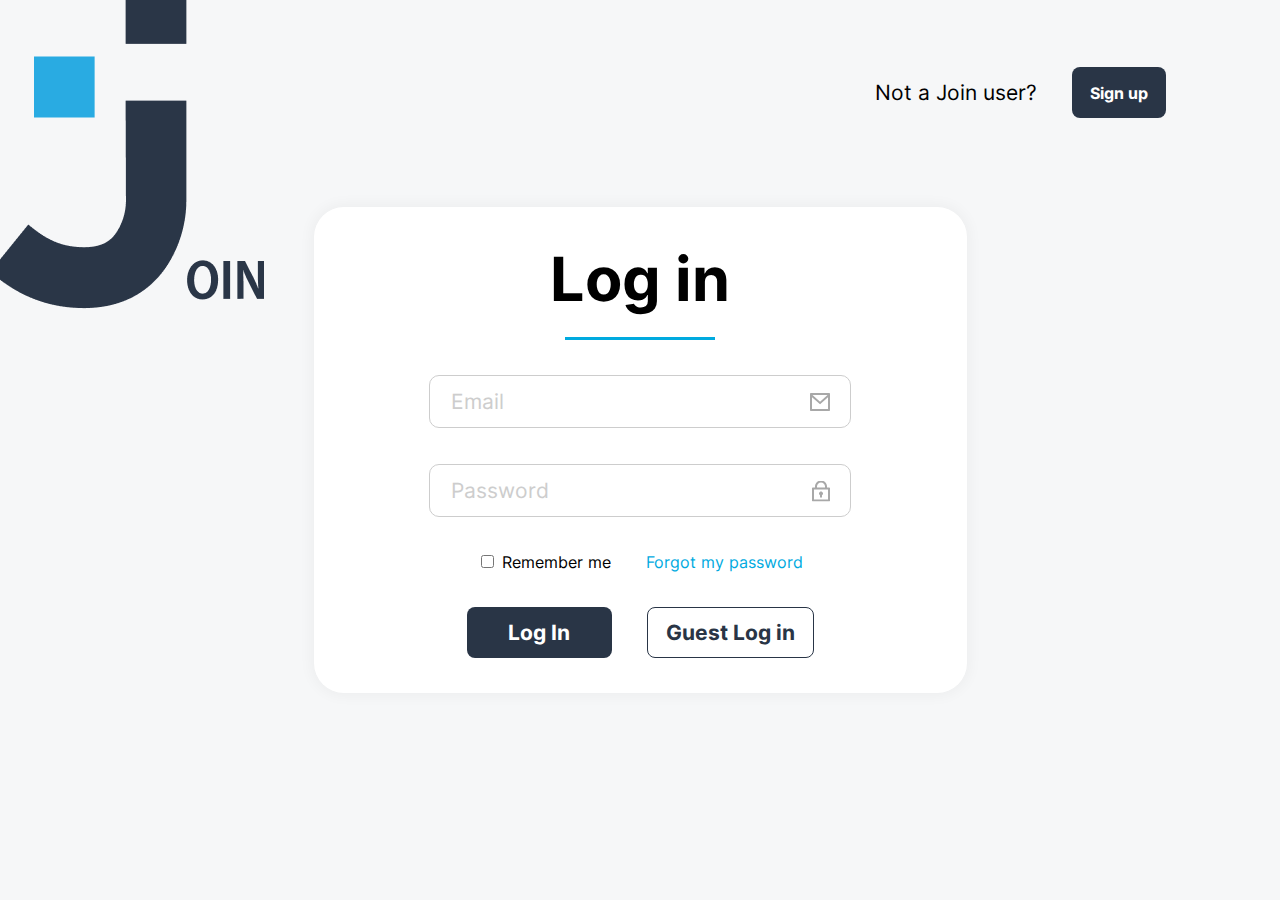
==== index.html @ 17a10690 "contacts first design and logo animation try" ====
<!DOCTYPE html>
<html lang="en">

<head>
  <meta charset="UTF-8" />
  <meta http-equiv="X-UA-Compatible" content="IE=edge" />
  <meta name="viewport" content="width=device-width, initial-scale=1.0" />
  <title>Join</title>

  <link rel="stylesheet" href="css/style.css" />
  <link rel="stylesheet" href="css/login.css" />
  <link rel="stylesheet" href="css/fonts.css" />
  <link rel="shortcut icon" href="assets/img/logos/logo_Regular.png" type="image/x-icon" />
  <link rel="stylesheet" href="css/fonts.css" />

  <script src="js/storage.js"></script>
  <script src="js/data.js"></script>
  <script src="js/login.js"></script>
  <script src="js/script.js"></script>
</head>

<body onload="initLogin()">
  <div id="openImg">
    <img src="assets/img/logos/logo_Big.png" alt="">
  </div>
  <main class="login-modal">
    <h1>Log in</h1>

    <form id="login-form" onsubmit="login(); return false;">
      <div class="input-wrapper">
        <input required autocomplete="email" id="loginEmail" type="email" placeholder="Email" />
        <img src="assets/img/icons/login-email.svg" alt="" />
      </div>
      <div class="input-wrapper">
        <input required id="loginPw" type="password" onkeyup="onPasswordInput()" placeholder="Password" />
        <img onclick="togglePasswordVisibility()" id="loginPwImg" src="assets/img/icons/login-password.svg" alt="" />
      </div>
      <input type="submit" id="submit-form" class="d-none">
    </form>

    <div class="reset-password-container">
      <label class="container">
        <input class="checkmark" type="checkbox" />
        Remember me
      </label>
      <a href="html/forgot_Password.html" class="forgot-password">Forgot my password</a>
    </div>

    <div class="btn-container">
      <label id="loginBtn" for="submit-form" class="button-wo-icon" tabindex="0">Log In</label>
      <a class="button-secondary-wo-icon" onclick="guestLogin()">Guest Log in</a>
    </div>
  </main>

  <section id="registerSuccessBox" class="">

  </section>

  <section class="signup-container">
    <span>Not a Join user?</span>
    <a class="button-wo-icon" href="html/sign_Up.html">Sign up</a>
  </section>
</body>

</html>
---- css/style.css ----
:root {
    /* Colors */
    --main-color: rgb(41, 53, 70);
    --secondary-color: rgb(0, 170, 223);
    --bg-color: rgb(246, 247, 248);
    --sidebar-text-color: rgb(205, 205, 205);
    --sidebar-focus-color: rgb(10, 24, 48);

    /* Boxshadows */
    --barra-superior: 0px 4px 4px 0px rgba(0, 0, 0, 0.1);
    --nuevo: 0px 0px 4px 0px rgba(0, 0, 0, 0.1);
    --shadoe-backlog-box: 0px 0px 14px 3px rgba(0, 0, 0, 0.04);
    --button-box-shadow: 0px 4px 4px 0px rgba(0, 0, 0, 0.25);
}

/* ===== General Styling ===== */
* {
    font-family: inter;
    box-sizing: border-box;
}

.d-none {
    display: none !important;
}

body {
    margin: 0;
}

/* ===== Navigation ===== */
.sidebar {
    display: flex;
    justify-content: space-evenly;
    align-items: center;
    flex-direction: column;
    gap: 103px;
    width: 232px;
    height: 100vh;
    background-color: var(--main-color);
    box-shadow: var(--nuevo);
    overflow: hidden;
    position: absolute;
    left: 0;
    top: 0;
}

.nav-menu a {
    display: flex;
    align-items: center;
    text-decoration: none;
    color: var(--sidebar-text-color);
    padding: 8px 60px;
    gap: 20px;
    white-space: nowrap;
    font-family: inter;
}

.logo {
    width: 100px;
    height: 122px;
}

.nav-menu {
    display: flex;
    flex-direction: column;
    gap: 15px;
}

.legal-link {
    display: flex;
    align-items: center;
    text-decoration: none;
    color: var(--sidebar-text-color);
    padding: 8px 60px;
    gap: 20px;
    font-family: inter;
    white-space: nowrap;
}

.sidebar-focus {
    background-color: var(--sidebar-focus-color);
}

.sidebar-focus span {
    color: white;
}

/* ===== Header ===== */
.header {
    display: flex;
    justify-content: space-between;
    align-items: center;
    position: absolute;
    top: 0;
    left: 232px;
    right: 0;
    padding: 20px 36px 20px calc(348px - 232px);
    font-size: 21px;
    color: black;
    background-color: white;
    box-shadow: var(--barra-superior);
}

.right-frame {
    position: relative;
    display: flex;
    align-items: center;
    justify-content: center;
}

.right-frame a {    
    height: max-content;
}

.log-out-modal-wrapper {
    position: fixed;
    top: 0;
    left: 0;
    right: 0;
    bottom: 0;
    z-index: 99;
}

.log-out-modal {
    position: absolute;
    top: 95px;
    right: 35px;
    min-width: 140px;
    padding: 16px 21px;
    white-space: nowrap;
    font-size: 16px;
    font-weight: lighter;
    text-align: center;    
    color: white;
    background-color: var(--main-color);
    border-radius: 20px;
    border-top-right-radius: 0;
    cursor: pointer;
    text-decoration: none;
}

.img-ellipse {
    display: flex;
    align-items: center;
    position: relative;
    margin-left: 26px;
    
}

#default-profile {
    display: flex;
    justify-content: center;
    align-items: center;
    position: absolute;
    width: 47px;
    height: 47px;
    border-radius: 50%;
    left: 0;
    top: 0;
    right: 0;
    bottom: 0;
    margin: auto;
    cursor: pointer;
    font-weight: 400;
    color: white;
    font-size: 12px;
}

#img-profile {
    position: absolute;
    border-radius: 50%;
    left: 0;
    top: 0;
    right: 0;
    bottom: 0;
    width: 47px;
    height: 47px;
    margin: auto;
    cursor: pointer;
}

/* ===== Buttons ===== */

.button-wo-icon {
    background-color: var(--main-color);
    color: white;
    cursor: pointer;
    display: flex;
    width: 104px;
    height: 27px;
    padding: 4px 18px;
    justify-content: center;
    align-items: center;
    flex-shrink: 0;
    border: unset;
    border-radius: 8px;
    font-size: 16px;
    transition: ease-in-out 100ms;
}

.button-wo-icon:hover {
    background-color: var(--secondary-color);
    box-shadow: var(--button-box-shadow);
}

.button-wo-icon:active {
    background: var(--sidebar-focus-color);
}

.button-secondary-wo-icon {
    cursor: pointer;
    display: flex;
    width: 104px;
    height: 27px;
    padding: 4px 18px;
    justify-content: center;
    align-items: center;
    flex-shrink: 0;
    border-radius: 8px;
    border: 1px solid var(--main-color);
    color: var(--main-color);
    font-size: 16px;
    background: none;
    transition: ease-in-out 100ms;
}

.button-secondary-wo-icon:hover {
    color: var(--secondary-color);
    border: 2px solid var(--secondary-color);
    box-shadow: var(--button-box-shadow);
}

.button-secondary-wo-icon:active {
    border: 1px solid var(--sidebar-focus-color);
    color: var(--sidebar-focus-color);
}

.button-with-icon {
    background-color: var(--main-color);
    color: white;
    font-size: 21px;
    font-weight: 700;
    cursor: pointer;
    display: flex;
    height: 55px;
    padding: 18px 15px;
    justify-content: center;
    align-items: center;
    gap: 10px;
    flex-shrink: 0;
    border: unset;
    border-radius: 10px;
    transition: all ease-in-out 100ms;
}

.button-with-icon:hover {
    background-color: var(--secondary-color);
    box-shadow: var(--button-box-shadow);
}

.button-with-icon:active {
    background: var(--sidebar-focus-color);
}

.button-secondary-with-icon {
    cursor: pointer;
    display: flex;
    gap: 10px;
    width: 136px;
    height: 55px;
    padding: 18px 10px;
    justify-content: center;
    align-items: center;
    flex-shrink: 0;
    border-radius: 10px;
    border: 1px solid var(--main-color);
    color: var(--main-color);
    font-size: 21px;
    background: none;
    transition: ease-in-out 100ms;
}

.button-secondary-with-icon:hover {
    color: var(--secondary-color);
    border: 2px solid var(--secondary-color);
    box-shadow: var(--button-box-shadow);
}

.button-secondary-with-icon:active {
    border: 1px solid var(--sidebar-focus-color);
    color: var(--sidebar-focus-color);
}
---- css/login.css ----
/* ===== General Styling ===== */
body {
    margin: 0;
    background-color: var(--bg-color);
}

.animate-register {
    opacity: 100% !important;
    scale: 1 !important;
}

.login-modal {
    display: flex;
    flex-direction: column;
    justify-content: center;
    align-items: center;
    position: absolute;
    top: 0;
    left: 0;
    right: 0;
    bottom: 0;
    margin: auto;
    padding: 35px;
    gap: 35px;
    min-width: 653px;
    width: max-content;
    height: max-content;
    background-color: white;
    border-radius: 30px;
    box-shadow: var(--shadoe-backlog-box);
}

#registerSuccessBox {
    position: absolute;
    top: 80%;
    left: 50%;
    transform: translateX(-50%);

    text-align: center;
    border: 2px solid var(--secondary-color);
    border-radius: 30px;
    background-color: white;
    color: var(--secondary-color);
    box-shadow: var(--shadoe-backlog-box);
    padding: 24px;
    width: 350px;
    line-height: 120%;
    transition: 425ms ease-in-out;
    scale: 0;
    opacity: 0;
}

#openImg {
    display: flex;
    justify-content: center;
    align-items: center;
    position: absolute;
    top: 0;
    right: 0;
    bottom: 0;
    left: 0;
    background-color: var(--bg-color);
    z-index: 2;
    transition: 425ms;
}

.logo-animation {
    width: 100px !important;
    height: 122px !important;
    top: 80px !important;
    left: 77px !important;
}


/* ===== Headline =====  */
.login-modal h1 {
    position: relative;
    font-size: 61px;
    margin-top: 0;
    margin-bottom: 24px;
}

.login-modal h1::after {
    content: '';
    position: absolute;
    left: 50%;
    transform: translateX(-50%);
    bottom: -24px;
    width: 150px;
    height: 3px;
    background-color: var(--secondary-color);
}


/* ===== Form ===== */
form {
    display: flex;
    flex-direction: column;
    gap: 36px;
    width: 422px;
}

.input-wrapper {
    position: relative;
}

.input-wrapper img {
    position: absolute;
    top: 26.5px;
    right: 21px;
    transform: translateY(-50%);
}

input[type=password]+img {
    cursor: pointer;
}

form input {
    width: 422px;
    padding: 13px 41px 13px 21px;
    border-radius: 10px;
    font-size: 21px;
    border: 1px solid var(--sidebar-text-color);
}

form input::placeholder {
    font-size: 21px;
    color: var(--sidebar-text-color);
}

form input:focus {
    outline: none;
}


/* ===== Forgot Password Frame ===== */
.reset-password-container {
    display: flex;
    justify-content: center;
    align-items: flex-start;
    gap: 35px;
}

.forgot-password {
    cursor: pointer;
    color: var(--secondary-color);
    text-decoration: none;
}

.checkmark {
    cursor: pointer;
}


/* ===== Log in ===== */
.btn-container {
    display: flex;
    justify-content: center;
    gap: 35px;
}

/* ===== Buttons ===== */
.button-wo-icon {
    height: 51px;
    width: 145px;
    font-size: 21px;
    font-weight: bold;
    text-decoration: none;

}

.button-secondary-wo-icon {
    height: 51px;
    text-decoration: none;
    white-space: nowrap;
    font-size: 21px;
    font-weight: 700;
    width: auto;
}


/* ===== Sign up ===== */
.signup-container {
    display: flex;
    align-items: center;
    position: absolute;
    top: 67px;
    right: 114px;
    gap: 35px;
}

.signup-container span {
    font-size: 21px;
}

.signup-container a {
    font-size: 16px;
    width: auto;
}


/* ===== ============ ===== */
/* ===== Sign up Page ===== */

.back-arrow {
    position: absolute;
    left: 37px;
    top: 37px;
    cursor: pointer;
}

.sign-up-modal {
    gap: 0;
}

.sign-up-modal h1 {
    margin-bottom: 59px;
}


/* ===== ==================== ===== */
/* ===== Forgot Password Page ===== */
---- css/fonts.css ----
/* inter-100 - latin */
@font-face {
  font-display: swap; /* Check https://developer.mozilla.org/en-US/docs/Web/CSS/@font-face/font-display for other options. */
  font-family: 'Inter';
  font-style: normal;
  font-weight: 100;
  src: url('../assets/fonts/inter-v12-latin-100.woff2') format('woff2'); /* Chrome 36+, Opera 23+, Firefox 39+, Safari 12+, iOS 10+ */
}
/* inter-200 - latin */
@font-face {
  font-display: swap; /* Check https://developer.mozilla.org/en-US/docs/Web/CSS/@font-face/font-display for other options. */
  font-family: 'Inter';
  font-style: normal;
  font-weight: 200;
  src: url('../assets/fonts/inter-v12-latin-200.woff2') format('woff2'); /* Chrome 36+, Opera 23+, Firefox 39+, Safari 12+, iOS 10+ */
}
/* inter-300 - latin */
@font-face {
  font-display: swap; /* Check https://developer.mozilla.org/en-US/docs/Web/CSS/@font-face/font-display for other options. */
  font-family: 'Inter';
  font-style: normal;
  font-weight: 300;
  src: url('../assets/fonts/inter-v12-latin-300.woff2') format('woff2'); /* Chrome 36+, Opera 23+, Firefox 39+, Safari 12+, iOS 10+ */
}
/* inter-regular - latin */
@font-face {
  font-display: swap; /* Check https://developer.mozilla.org/en-US/docs/Web/CSS/@font-face/font-display for other options. */
  font-family: 'Inter';
  font-style: normal;
  font-weight: 400;
  src: url('../assets/fonts/inter-v12-latin-regular.woff2') format('woff2'); /* Chrome 36+, Opera 23+, Firefox 39+, Safari 12+, iOS 10+ */
}
/* inter-500 - latin */
@font-face {
  font-display: swap; /* Check https://developer.mozilla.org/en-US/docs/Web/CSS/@font-face/font-display for other options. */
  font-family: 'Inter';
  font-style: normal;
  font-weight: 500;
  src: url('../assets/fonts/inter-v12-latin-500.woff2') format('woff2'); /* Chrome 36+, Opera 23+, Firefox 39+, Safari 12+, iOS 10+ */
}
/* inter-600 - latin */
@font-face {
  font-display: swap; /* Check https://developer.mozilla.org/en-US/docs/Web/CSS/@font-face/font-display for other options. */
  font-family: 'Inter';
  font-style: normal;
  font-weight: 600;
  src: url('../assets/fonts/inter-v12-latin-600.woff2') format('woff2'); /* Chrome 36+, Opera 23+, Firefox 39+, Safari 12+, iOS 10+ */
}
/* inter-700 - latin */
@font-face {
  font-display: swap; /* Check https://developer.mozilla.org/en-US/docs/Web/CSS/@font-face/font-display for other options. */
  font-family: 'Inter';
  font-style: normal;
  font-weight: 700;
  src: url('../assets/fonts/inter-v12-latin-700.woff2') format('woff2'); /* Chrome 36+, Opera 23+, Firefox 39+, Safari 12+, iOS 10+ */
}
/* inter-800 - latin */
@font-face {
  font-display: swap; /* Check https://developer.mozilla.org/en-US/docs/Web/CSS/@font-face/font-display for other options. */
  font-family: 'Inter';
  font-style: normal;
  font-weight: 800;
  src: url('../assets/fonts/inter-v12-latin-800.woff2') format('woff2'); /* Chrome 36+, Opera 23+, Firefox 39+, Safari 12+, iOS 10+ */
}
/* inter-900 - latin */
@font-face {
  font-display: swap; /* Check https://developer.mozilla.org/en-US/docs/Web/CSS/@font-face/font-display for other options. */
  font-family: 'Inter';
  font-style: normal;
  font-weight: 900;
  src: url('../assets/fonts/inter-v12-latin-900.woff2') format('woff2'); /* Chrome 36+, Opera 23+, Firefox 39+, Safari 12+, iOS 10+ */
}
---- css/fonts.css ----
/* inter-100 - latin */
@font-face {
  font-display: swap; /* Check https://developer.mozilla.org/en-US/docs/Web/CSS/@font-face/font-display for other options. */
  font-family: 'Inter';
  font-style: normal;
  font-weight: 100;
  src: url('../assets/fonts/inter-v12-latin-100.woff2') format('woff2'); /* Chrome 36+, Opera 23+, Firefox 39+, Safari 12+, iOS 10+ */
}
/* inter-200 - latin */
@font-face {
  font-display: swap; /* Check https://developer.mozilla.org/en-US/docs/Web/CSS/@font-face/font-display for other options. */
  font-family: 'Inter';
  font-style: normal;
  font-weight: 200;
  src: url('../assets/fonts/inter-v12-latin-200.woff2') format('woff2'); /* Chrome 36+, Opera 23+, Firefox 39+, Safari 12+, iOS 10+ */
}
/* inter-300 - latin */
@font-face {
  font-display: swap; /* Check https://developer.mozilla.org/en-US/docs/Web/CSS/@font-face/font-display for other options. */
  font-family: 'Inter';
  font-style: normal;
  font-weight: 300;
  src: url('../assets/fonts/inter-v12-latin-300.woff2') format('woff2'); /* Chrome 36+, Opera 23+, Firefox 39+, Safari 12+, iOS 10+ */
}
/* inter-regular - latin */
@font-face {
  font-display: swap; /* Check https://developer.mozilla.org/en-US/docs/Web/CSS/@font-face/font-display for other options. */
  font-family: 'Inter';
  font-style: normal;
  font-weight: 400;
  src: url('../assets/fonts/inter-v12-latin-regular.woff2') format('woff2'); /* Chrome 36+, Opera 23+, Firefox 39+, Safari 12+, iOS 10+ */
}
/* inter-500 - latin */
@font-face {
  font-display: swap; /* Check https://developer.mozilla.org/en-US/docs/Web/CSS/@font-face/font-display for other options. */
  font-family: 'Inter';
  font-style: normal;
  font-weight: 500;
  src: url('../assets/fonts/inter-v12-latin-500.woff2') format('woff2'); /* Chrome 36+, Opera 23+, Firefox 39+, Safari 12+, iOS 10+ */
}
/* inter-600 - latin */
@font-face {
  font-display: swap; /* Check https://developer.mozilla.org/en-US/docs/Web/CSS/@font-face/font-display for other options. */
  font-family: 'Inter';
  font-style: normal;
  font-weight: 600;
  src: url('../assets/fonts/inter-v12-latin-600.woff2') format('woff2'); /* Chrome 36+, Opera 23+, Firefox 39+, Safari 12+, iOS 10+ */
}
/* inter-700 - latin */
@font-face {
  font-display: swap; /* Check https://developer.mozilla.org/en-US/docs/Web/CSS/@font-face/font-display for other options. */
  font-family: 'Inter';
  font-style: normal;
  font-weight: 700;
  src: url('../assets/fonts/inter-v12-latin-700.woff2') format('woff2'); /* Chrome 36+, Opera 23+, Firefox 39+, Safari 12+, iOS 10+ */
}
/* inter-800 - latin */
@font-face {
  font-display: swap; /* Check https://developer.mozilla.org/en-US/docs/Web/CSS/@font-face/font-display for other options. */
  font-family: 'Inter';
  font-style: normal;
  font-weight: 800;
  src: url('../assets/fonts/inter-v12-latin-800.woff2') format('woff2'); /* Chrome 36+, Opera 23+, Firefox 39+, Safari 12+, iOS 10+ */
}
/* inter-900 - latin */
@font-face {
  font-display: swap; /* Check https://developer.mozilla.org/en-US/docs/Web/CSS/@font-face/font-display for other options. */
  font-family: 'Inter';
  font-style: normal;
  font-weight: 900;
  src: url('../assets/fonts/inter-v12-latin-900.woff2') format('woff2'); /* Chrome 36+, Opera 23+, Firefox 39+, Safari 12+, iOS 10+ */
}
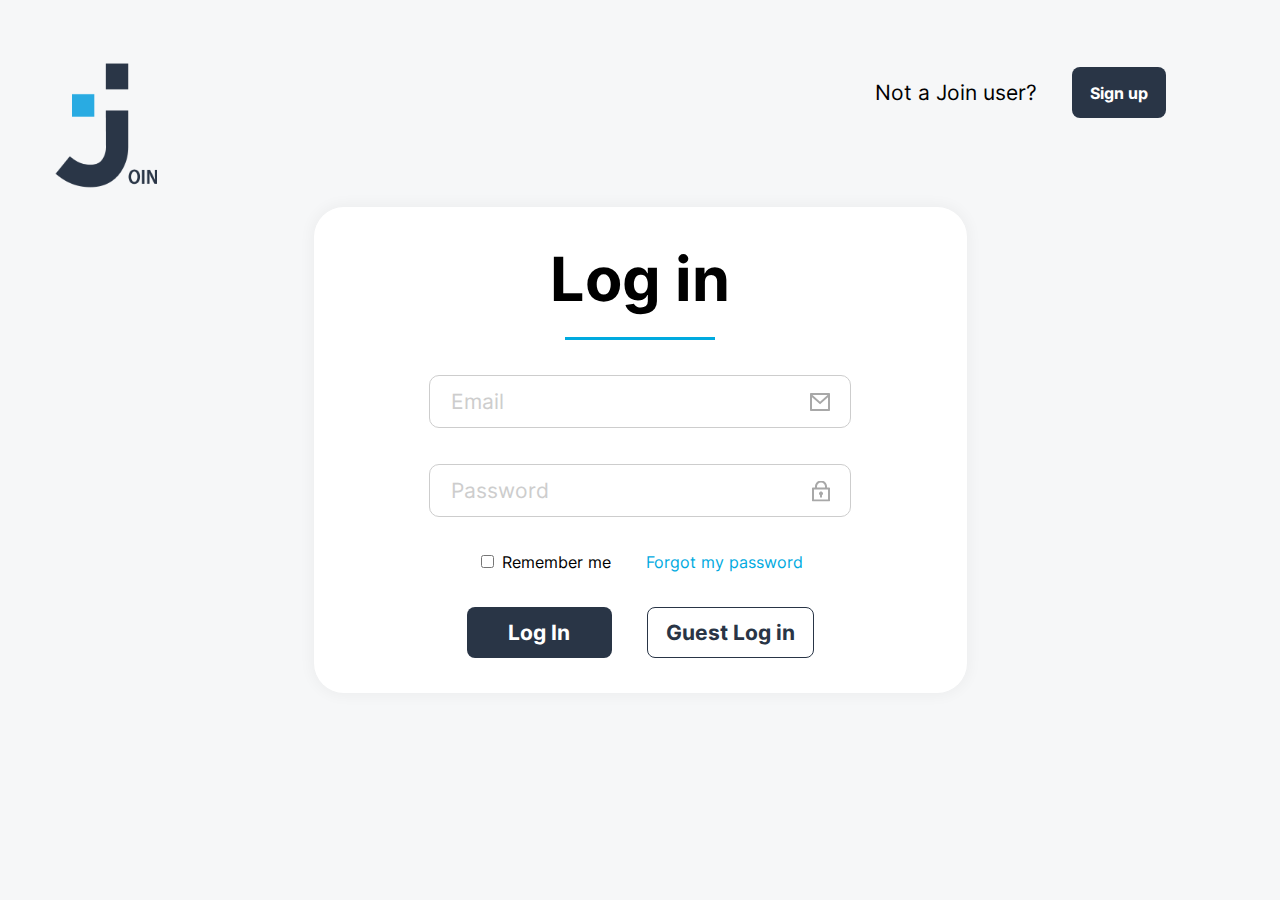
==== commit 6dc3d076: "logo animation" ====
--- a/index.html
+++ b/index.html
@@ -20,8 +20,8 @@
 </head>
 
 <body onload="initLogin()">
-  <div id="openImg">
-    <img src="assets/img/logos/logo_Big.png" alt="">
+  <div id="openImgContainer">
+    <img id="openImg" src="assets/img/logos/logo_Big.png" alt="">
   </div>
   <main class="login-modal">
     <h1>Log in</h1>
--- a/css/style.css
+++ b/css/style.css
@@ -1,292 +1,295 @@
 :root {
-    /* Colors */
-    --main-color: rgb(41, 53, 70);
-    --secondary-color: rgb(0, 170, 223);
-    --bg-color: rgb(246, 247, 248);
-    --sidebar-text-color: rgb(205, 205, 205);
-    --sidebar-focus-color: rgb(10, 24, 48);
-
-    /* Boxshadows */
-    --barra-superior: 0px 4px 4px 0px rgba(0, 0, 0, 0.1);
-    --nuevo: 0px 0px 4px 0px rgba(0, 0, 0, 0.1);
-    --shadoe-backlog-box: 0px 0px 14px 3px rgba(0, 0, 0, 0.04);
-    --button-box-shadow: 0px 4px 4px 0px rgba(0, 0, 0, 0.25);
+  /* Colors */
+  --main-color: rgb(41, 53, 70);
+  --secondary-color: rgb(0, 170, 223);
+  --bg-color: rgb(246, 247, 248);
+  --sidebar-text-color: rgb(205, 205, 205);
+  --sidebar-focus-color: rgb(10, 24, 48);
+
+  /* Boxshadows */
+  --barra-superior: 0px 4px 4px 0px rgba(0, 0, 0, 0.1);
+  --nuevo: 0px 0px 4px 0px rgba(0, 0, 0, 0.1);
+  --shadoe-backlog-box: 0px 0px 14px 3px rgba(0, 0, 0, 0.04);
+  --button-box-shadow: 0px 4px 4px 0px rgba(0, 0, 0, 0.25);
 }
 
 /* ===== General Styling ===== */
 * {
-    font-family: inter;
-    box-sizing: border-box;
+  font-family: inter;
+  box-sizing: border-box;
 }
 
 .d-none {
-    display: none !important;
+  display: none !important;
 }
 
 body {
-    margin: 0;
+  margin: 0;
+}
+
+.active-modal {
+  filter: brightness(0.5);
 }
 
 /* ===== Navigation ===== */
 .sidebar {
-    display: flex;
-    justify-content: space-evenly;
-    align-items: center;
-    flex-direction: column;
-    gap: 103px;
-    width: 232px;
-    height: 100vh;
-    background-color: var(--main-color);
-    box-shadow: var(--nuevo);
-    overflow: hidden;
-    position: absolute;
-    left: 0;
-    top: 0;
+  display: flex;
+  justify-content: space-evenly;
+  align-items: center;
+  flex-direction: column;
+  gap: 103px;
+  width: 232px;
+  height: 100vh;
+  background-color: var(--main-color);
+  box-shadow: var(--nuevo);
+  overflow: hidden;
+  position: absolute;
+  left: 0;
+  top: 0;
 }
 
 .nav-menu a {
-    display: flex;
-    align-items: center;
-    text-decoration: none;
-    color: var(--sidebar-text-color);
-    padding: 8px 60px;
-    gap: 20px;
-    white-space: nowrap;
-    font-family: inter;
+  display: flex;
+  align-items: center;
+  text-decoration: none;
+  color: var(--sidebar-text-color);
+  padding: 8px 60px;
+  gap: 20px;
+  white-space: nowrap;
+  font-family: inter;
 }
 
 .logo {
-    width: 100px;
-    height: 122px;
+  width: 100px;
+  height: 122px;
 }
 
 .nav-menu {
-    display: flex;
-    flex-direction: column;
-    gap: 15px;
+  display: flex;
+  flex-direction: column;
+  gap: 15px;
 }
 
 .legal-link {
-    display: flex;
-    align-items: center;
-    text-decoration: none;
-    color: var(--sidebar-text-color);
-    padding: 8px 60px;
-    gap: 20px;
-    font-family: inter;
-    white-space: nowrap;
+  display: flex;
+  align-items: center;
+  text-decoration: none;
+  color: var(--sidebar-text-color);
+  padding: 8px 60px;
+  gap: 20px;
+  font-family: inter;
+  white-space: nowrap;
 }
 
 .sidebar-focus {
-    background-color: var(--sidebar-focus-color);
+  background-color: var(--sidebar-focus-color);
 }
 
 .sidebar-focus span {
-    color: white;
+  color: white;
 }
 
 /* ===== Header ===== */
 .header {
-    display: flex;
-    justify-content: space-between;
-    align-items: center;
-    position: absolute;
-    top: 0;
-    left: 232px;
-    right: 0;
-    padding: 20px 36px 20px calc(348px - 232px);
-    font-size: 21px;
-    color: black;
-    background-color: white;
-    box-shadow: var(--barra-superior);
+  display: flex;
+  justify-content: space-between;
+  align-items: center;
+  position: absolute;
+  top: 0;
+  left: 232px;
+  right: 0;
+  padding: 20px 36px 20px calc(348px - 232px);
+  font-size: 21px;
+  color: black;
+  background-color: white;
+  box-shadow: var(--barra-superior);
 }
 
 .right-frame {
-    position: relative;
-    display: flex;
-    align-items: center;
-    justify-content: center;
-}
-
-.right-frame a {    
-    height: max-content;
+  position: relative;
+  display: flex;
+  align-items: center;
+  justify-content: center;
+}
+
+.right-frame a {
+  height: max-content;
 }
 
 .log-out-modal-wrapper {
-    position: fixed;
-    top: 0;
-    left: 0;
-    right: 0;
-    bottom: 0;
-    z-index: 99;
+  position: fixed;
+  top: 0;
+  left: 0;
+  right: 0;
+  bottom: 0;
+  z-index: 99;
 }
 
 .log-out-modal {
-    position: absolute;
-    top: 95px;
-    right: 35px;
-    min-width: 140px;
-    padding: 16px 21px;
-    white-space: nowrap;
-    font-size: 16px;
-    font-weight: lighter;
-    text-align: center;    
-    color: white;
-    background-color: var(--main-color);
-    border-radius: 20px;
-    border-top-right-radius: 0;
-    cursor: pointer;
-    text-decoration: none;
+  position: absolute;
+  top: 95px;
+  right: 35px;
+  min-width: 140px;
+  padding: 16px 21px;
+  white-space: nowrap;
+  font-size: 16px;
+  font-weight: lighter;
+  text-align: center;
+  color: white;
+  background-color: var(--main-color);
+  border-radius: 20px;
+  border-top-right-radius: 0;
+  cursor: pointer;
+  text-decoration: none;
 }
 
 .img-ellipse {
-    display: flex;
-    align-items: center;
-    position: relative;
-    margin-left: 26px;
-    
+  display: flex;
+  align-items: center;
+  position: relative;
+  margin-left: 26px;
 }
 
 #default-profile {
-    display: flex;
-    justify-content: center;
-    align-items: center;
-    position: absolute;
-    width: 47px;
-    height: 47px;
-    border-radius: 50%;
-    left: 0;
-    top: 0;
-    right: 0;
-    bottom: 0;
-    margin: auto;
-    cursor: pointer;
-    font-weight: 400;
-    color: white;
-    font-size: 12px;
+  display: flex;
+  justify-content: center;
+  align-items: center;
+  position: absolute;
+  width: 47px;
+  height: 47px;
+  border-radius: 50%;
+  left: 0;
+  top: 0;
+  right: 0;
+  bottom: 0;
+  margin: auto;
+  cursor: pointer;
+  font-weight: 400;
+  color: white;
+  font-size: 12px;
 }
 
 #img-profile {
-    position: absolute;
-    border-radius: 50%;
-    left: 0;
-    top: 0;
-    right: 0;
-    bottom: 0;
-    width: 47px;
-    height: 47px;
-    margin: auto;
-    cursor: pointer;
+  position: absolute;
+  border-radius: 50%;
+  left: 0;
+  top: 0;
+  right: 0;
+  bottom: 0;
+  width: 47px;
+  height: 47px;
+  margin: auto;
+  cursor: pointer;
 }
 
 /* ===== Buttons ===== */
 
 .button-wo-icon {
-    background-color: var(--main-color);
-    color: white;
-    cursor: pointer;
-    display: flex;
-    width: 104px;
-    height: 27px;
-    padding: 4px 18px;
-    justify-content: center;
-    align-items: center;
-    flex-shrink: 0;
-    border: unset;
-    border-radius: 8px;
-    font-size: 16px;
-    transition: ease-in-out 100ms;
+  background-color: var(--main-color);
+  color: white;
+  cursor: pointer;
+  display: flex;
+  width: 104px;
+  height: 27px;
+  padding: 4px 18px;
+  justify-content: center;
+  align-items: center;
+  flex-shrink: 0;
+  border: unset;
+  border-radius: 8px;
+  font-size: 16px;
+  transition: ease-in-out 100ms;
 }
 
 .button-wo-icon:hover {
-    background-color: var(--secondary-color);
-    box-shadow: var(--button-box-shadow);
+  background-color: var(--secondary-color);
+  box-shadow: var(--button-box-shadow);
 }
 
 .button-wo-icon:active {
-    background: var(--sidebar-focus-color);
+  background: var(--sidebar-focus-color);
 }
 
 .button-secondary-wo-icon {
-    cursor: pointer;
-    display: flex;
-    width: 104px;
-    height: 27px;
-    padding: 4px 18px;
-    justify-content: center;
-    align-items: center;
-    flex-shrink: 0;
-    border-radius: 8px;
-    border: 1px solid var(--main-color);
-    color: var(--main-color);
-    font-size: 16px;
-    background: none;
-    transition: ease-in-out 100ms;
+  cursor: pointer;
+  display: flex;
+  width: 104px;
+  height: 27px;
+  padding: 4px 18px;
+  justify-content: center;
+  align-items: center;
+  flex-shrink: 0;
+  border-radius: 8px;
+  border: 1px solid var(--main-color);
+  color: var(--main-color);
+  font-size: 16px;
+  background: none;
+  transition: ease-in-out 100ms;
 }
 
 .button-secondary-wo-icon:hover {
-    color: var(--secondary-color);
-    border: 2px solid var(--secondary-color);
-    box-shadow: var(--button-box-shadow);
+  color: var(--secondary-color);
+  border: 2px solid var(--secondary-color);
+  box-shadow: var(--button-box-shadow);
 }
 
 .button-secondary-wo-icon:active {
-    border: 1px solid var(--sidebar-focus-color);
-    color: var(--sidebar-focus-color);
+  border: 1px solid var(--sidebar-focus-color);
+  color: var(--sidebar-focus-color);
 }
 
 .button-with-icon {
-    background-color: var(--main-color);
-    color: white;
-    font-size: 21px;
-    font-weight: 700;
-    cursor: pointer;
-    display: flex;
-    height: 55px;
-    padding: 18px 15px;
-    justify-content: center;
-    align-items: center;
-    gap: 10px;
-    flex-shrink: 0;
-    border: unset;
-    border-radius: 10px;
-    transition: all ease-in-out 100ms;
+  background-color: var(--main-color);
+  color: white;
+  font-size: 21px;
+  font-weight: 700;
+  cursor: pointer;
+  display: flex;
+  height: 55px;
+  padding: 18px 15px;
+  justify-content: center;
+  align-items: center;
+  gap: 10px;
+  flex-shrink: 0;
+  border: unset;
+  border-radius: 10px;
+  transition: all ease-in-out 100ms;
 }
 
 .button-with-icon:hover {
-    background-color: var(--secondary-color);
-    box-shadow: var(--button-box-shadow);
+  background-color: var(--secondary-color);
+  box-shadow: var(--button-box-shadow);
 }
 
 .button-with-icon:active {
-    background: var(--sidebar-focus-color);
+  background: var(--sidebar-focus-color);
 }
 
 .button-secondary-with-icon {
-    cursor: pointer;
-    display: flex;
-    gap: 10px;
-    width: 136px;
-    height: 55px;
-    padding: 18px 10px;
-    justify-content: center;
-    align-items: center;
-    flex-shrink: 0;
-    border-radius: 10px;
-    border: 1px solid var(--main-color);
-    color: var(--main-color);
-    font-size: 21px;
-    background: none;
-    transition: ease-in-out 100ms;
+  cursor: pointer;
+  display: flex;
+  gap: 10px;
+  width: 136px;
+  height: 55px;
+  padding: 18px 10px;
+  justify-content: center;
+  align-items: center;
+  flex-shrink: 0;
+  border-radius: 10px;
+  border: 1px solid var(--main-color);
+  color: var(--main-color);
+  font-size: 21px;
+  background: none;
+  transition: ease-in-out 100ms;
 }
 
 .button-secondary-with-icon:hover {
-    color: var(--secondary-color);
-    border: 2px solid var(--secondary-color);
-    box-shadow: var(--button-box-shadow);
+  color: var(--secondary-color);
+  border: 2px solid var(--secondary-color);
+  box-shadow: var(--button-box-shadow);
 }
 
 .button-secondary-with-icon:active {
-    border: 1px solid var(--sidebar-focus-color);
-    color: var(--sidebar-focus-color);
-}+  border: 1px solid var(--sidebar-focus-color);
+  color: var(--sidebar-focus-color);
+}
--- a/css/login.css
+++ b/css/login.css
@@ -50,7 +50,7 @@
     opacity: 0;
 }
 
-#openImg {
+#openImgContainer {
     display: flex;
     justify-content: center;
     align-items: center;
@@ -64,12 +64,31 @@
     transition: 425ms;
 }
 
+#openImg {
+    position: absolute;
+    top: 50%;
+    left: 50%;
+    transform: translate(-50%, -50%);
+    transition: 425ms ease-in;
+}
+
 .logo-animation {
-    width: 100px !important;
-    height: 122px !important;
-    top: 80px !important;
-    left: 77px !important;
-}
+    top: 0 !important;
+    left: 0 !important;
+    scale: 0.37;
+    margin-top: 20px;
+    margin-left: 20px;
+}
+
+.logo-animation-bg {
+    background-color: rgba(246, 247, 248, 0) !important;
+}
+
+.negative-z {
+    z-index: -1 !important;
+}
+
+
 
 
 /* ===== Headline =====  */
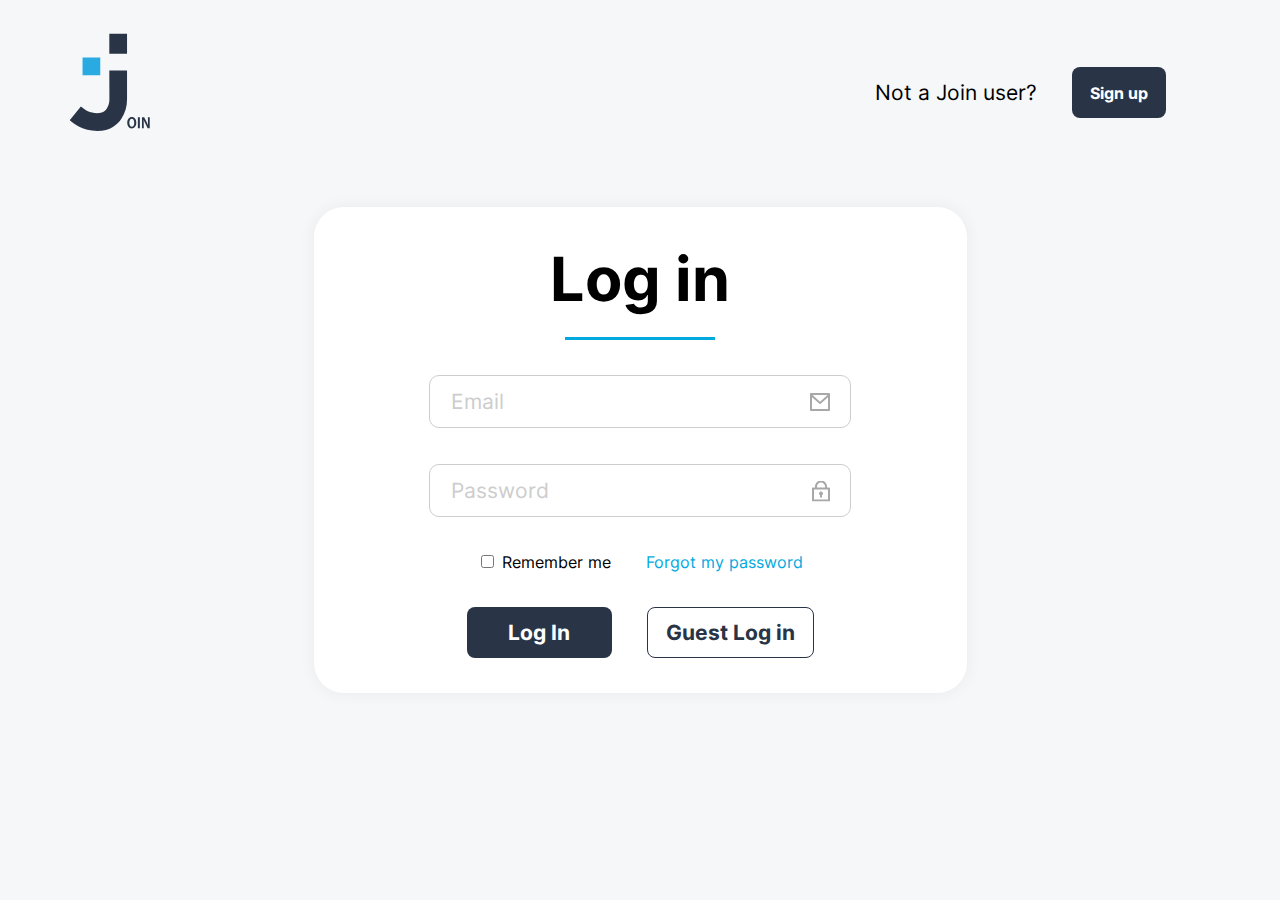
==== commit 07c85190: "first mobile design added responsive.css" ====
--- a/index.html
+++ b/index.html
@@ -12,6 +12,7 @@
   <link rel="stylesheet" href="css/fonts.css" />
   <link rel="shortcut icon" href="assets/img/logos/logo_Regular.png" type="image/x-icon" />
   <link rel="stylesheet" href="css/fonts.css" />
+  <link rel="stylesheet" href="css/responsive.css">
 
   <script src="js/storage.js"></script>
   <script src="js/data.js"></script>
@@ -19,10 +20,25 @@
   <script src="js/script.js"></script>
 </head>
 
-<body onload="initLogin()">
+<body onload="initLogin(); checkForRemember(); animateLogo()">
+  <svg id="openImg" width="101" height="122" viewBox="0 0 101 122" fill="none" xmlns="http://www.w3.org/2000/svg">
+    <path d="M38.2137 30.1318H16.0559V52.3884H38.2137V30.1318Z" fill="#29ABE2" />
+    <path d="M71.672 0H49.5142V25.4923H71.672V0Z" fill="#293546" />
+    <path
+      d="M49.5142 46.2251H71.6721V82.1779C71.7733 90.8292 69.3112 99.3153 64.5986 106.557C59.9455 113.594 50.963 121.966 34.3446 121.966C16.2434 121.966 5.69286 113.406 0 108.715L13.9765 91.4743C19.533 96.0112 24.885 99.7435 34.4299 99.7435C41.6567 99.7435 44.5372 96.7988 46.2247 94.2307C48.5186 90.6637 49.7052 86.4923 49.6335 82.2464L49.5142 46.2251Z"
+      fill="#293546" />
+    <path
+      d="M83.2795 111.522C83.2795 116.265 80.8762 118.815 77.5184 118.815C74.1606 118.815 71.9619 115.785 71.9619 111.762C71.9619 107.739 74.2288 104.554 77.7059 104.554C81.183 104.554 83.2795 107.687 83.2795 111.522ZM74.5356 111.711C74.5356 114.57 75.6776 116.675 77.6377 116.675C79.5978 116.675 80.7057 114.45 80.7057 111.539C80.7057 108.988 79.6831 106.592 77.6377 106.592C75.5924 106.592 74.5356 108.903 74.5356 111.711Z"
+      fill="#293546" />
+    <path d="M87.6768 104.76V118.593H85.2224V104.76H87.6768Z" fill="#293546" />
+    <path
+      d="M90.3357 118.593V104.76H93.0628L95.9945 110.461C96.7492 111.952 97.4206 113.483 98.0057 115.049V115.049C97.8523 113.337 97.7841 111.368 97.7841 109.177V104.76H100.034V118.593H97.4944L94.5286 112.772C93.7434 111.243 93.0435 109.671 92.4322 108.064V108.064C92.4322 109.776 92.5515 111.711 92.5515 114.09V118.576L90.3357 118.593Z"
+      fill="#293546" />
+  </svg>
+
   <div id="openImgContainer">
-    <img id="openImg" src="assets/img/logos/logo_Big.png" alt="">
   </div>
+  
   <main class="login-modal">
     <h1>Log in</h1>
 
@@ -30,17 +46,19 @@
       <div class="input-wrapper">
         <input required autocomplete="email" id="loginEmail" type="email" placeholder="Email" />
         <img src="assets/img/icons/login-email.svg" alt="" />
+        <div id="errorTagEmail" class="error-msg d-none">This user doesn't exists.</div>
       </div>
       <div class="input-wrapper">
         <input required id="loginPw" type="password" onkeyup="onPasswordInput()" placeholder="Password" />
         <img onclick="togglePasswordVisibility()" id="loginPwImg" src="assets/img/icons/login-password.svg" alt="" />
+        <div id="errorTagPw" class="error-msg d-none">Wrong password</div>
       </div>
       <input type="submit" id="submit-form" class="d-none">
     </form>
 
     <div class="reset-password-container">
       <label class="container">
-        <input class="checkmark" type="checkbox" />
+        <input id="rememberMe" class="checkmark" type="checkbox" />
         Remember me
       </label>
       <a href="html/forgot_Password.html" class="forgot-password">Forgot my password</a>
@@ -58,7 +76,7 @@
 
   <section class="signup-container">
     <span>Not a Join user?</span>
-    <a class="button-wo-icon" href="html/sign_Up.html">Sign up</a>
+    <a class="button-wo-icon" href="sign_Up.html">Sign up</a>
   </section>
 </body>
 
--- a/css/style.css
+++ b/css/style.css
@@ -5,6 +5,7 @@
   --bg-color: rgb(246, 247, 248);
   --sidebar-text-color: rgb(205, 205, 205);
   --sidebar-focus-color: rgb(10, 24, 48);
+  --error-color: #FF001F;
 
   /* Boxshadows */
   --barra-superior: 0px 4px 4px 0px rgba(0, 0, 0, 0.1);
@@ -293,3 +294,26 @@
   border: 1px solid var(--sidebar-focus-color);
   color: var(--sidebar-focus-color);
 }
+
+
+/* ===== Toast ===== */
+.confirm-modal {
+  display: flex;
+  align-items: center;
+  gap: 13px;
+  position: absolute;
+  left: 50%;
+  bottom: -100%;
+  transform: translate(-50%, -50%);
+  padding: 20px;
+  font-size: 21px;
+  color: white;
+  background-color: var(--main-color);
+  border-radius: 20px;
+  box-shadow: var(--nuevo);
+  transition: 225ms ease-in-out;
+}
+
+.confirm-animation {
+  bottom: 15%;
+}--- a/css/login.css
+++ b/css/login.css
@@ -2,11 +2,19 @@
 body {
     margin: 0;
     background-color: var(--bg-color);
+    overflow: hidden !important;
 }
 
 .animate-register {
     opacity: 100% !important;
     scale: 1 !important;
+}
+
+.error-msg {
+    position: absolute;
+    margin-top: 4px;
+    font-size: 12px;
+    color: var(--error-color);
 }
 
 .login-modal {
@@ -28,6 +36,20 @@
     background-color: white;
     border-radius: 30px;
     box-shadow: var(--shadoe-backlog-box);
+}
+
+.login-modal p {
+    text-align: center;
+    font-size: 21px;
+}
+
+.password-modal {
+    padding: 35px 85px;
+}
+
+.password-modal>h1,
+.password-modal>p {
+    margin: 0 !important;
 }
 
 #registerSuccessBox {
@@ -50,6 +72,7 @@
     opacity: 0;
 }
 
+/* ===== Logo animation ===== */
 #openImgContainer {
     display: flex;
     justify-content: center;
@@ -70,12 +93,14 @@
     left: 50%;
     transform: translate(-50%, -50%);
     transition: 425ms ease-in;
+    z-index: 3;
+    scale: 1.5;
 }
 
 .logo-animation {
-    top: 0 !important;
-    left: 0 !important;
-    scale: 0.37;
+    top: 50px !important;
+    left: 80px !important;
+    scale: 0.8 !important;
     margin-top: 20px;
     margin-left: 20px;
 }
@@ -87,8 +112,6 @@
 .negative-z {
     z-index: -1 !important;
 }
-
-
 
 
 /* ===== Headline =====  */
@@ -114,6 +137,7 @@
 /* ===== Form ===== */
 form {
     display: flex;
+    align-items: center;
     flex-direction: column;
     gap: 36px;
     width: 422px;
@@ -185,7 +209,7 @@
     font-size: 21px;
     font-weight: bold;
     text-decoration: none;
-
+    white-space: nowrap;
 }
 
 .button-secondary-wo-icon {
@@ -197,6 +221,10 @@
     width: auto;
 }
 
+.password-btn {
+    width: max-content;
+}
+
 
 /* ===== Sign up ===== */
 .signup-container {
@@ -234,8 +262,4 @@
 
 .sign-up-modal h1 {
     margin-bottom: 59px;
-}
-
-
-/* ===== ==================== ===== */
-/* ===== Forgot Password Page ===== */+}--- a/css/responsive.css
+++ b/css/responsive.css
@@ -0,0 +1,85 @@
+/* ========================= */
+/* ===== Login Pages ===== */
+
+/* Max-Width 450px */
+@media (max-width: 450px) {
+
+    /* Login Modal */
+    form {
+        width: 100%;
+    }
+
+    .login-modal {
+        width: 90%;
+        min-width: 0;
+        gap: 25px;
+        padding: 20px;
+    }
+
+    form input {
+        width: 100%;
+    }
+
+    .input-wrapper {
+        display: flex;
+        justify-content: center;
+    }
+
+    h1 {
+        font-size: 47px;
+    }
+
+    .reset-password-container {
+        flex-direction: column-reverse;
+        align-self: flex-start;
+        margin-left: 5%;
+    }
+
+    .checkmark {
+        margin: 0 20px 0 0;
+    }
+
+    .btn-container {
+        align-items: center;
+        flex-direction: column;
+        gap: 20px;
+    }
+
+    .btn-container>* {
+        width: 150%;
+        font-size: 16px;
+    }
+
+    /* Signup */
+    .signup-container {
+        top: auto;
+        right: auto;
+        bottom: 35px;
+        left: 50%;
+        transform: translateX(-50%);
+        white-space: nowrap;
+    }
+
+    /* Logo */
+    #openImgContainer {
+        background-color: var(--main-color);
+    }
+
+    #openImg path:not(:first-child) {
+        fill: white;
+        margin: 0;
+    }
+
+    .logo-animation path:not(:first-child) {
+        fill: var(--main-color) !important;
+        transition-duration: 425ms;
+    }
+
+    .logo-animation {
+        top: 35px !important;
+        left: 40px !important;
+        scale: 0.6;
+    }
+
+
+}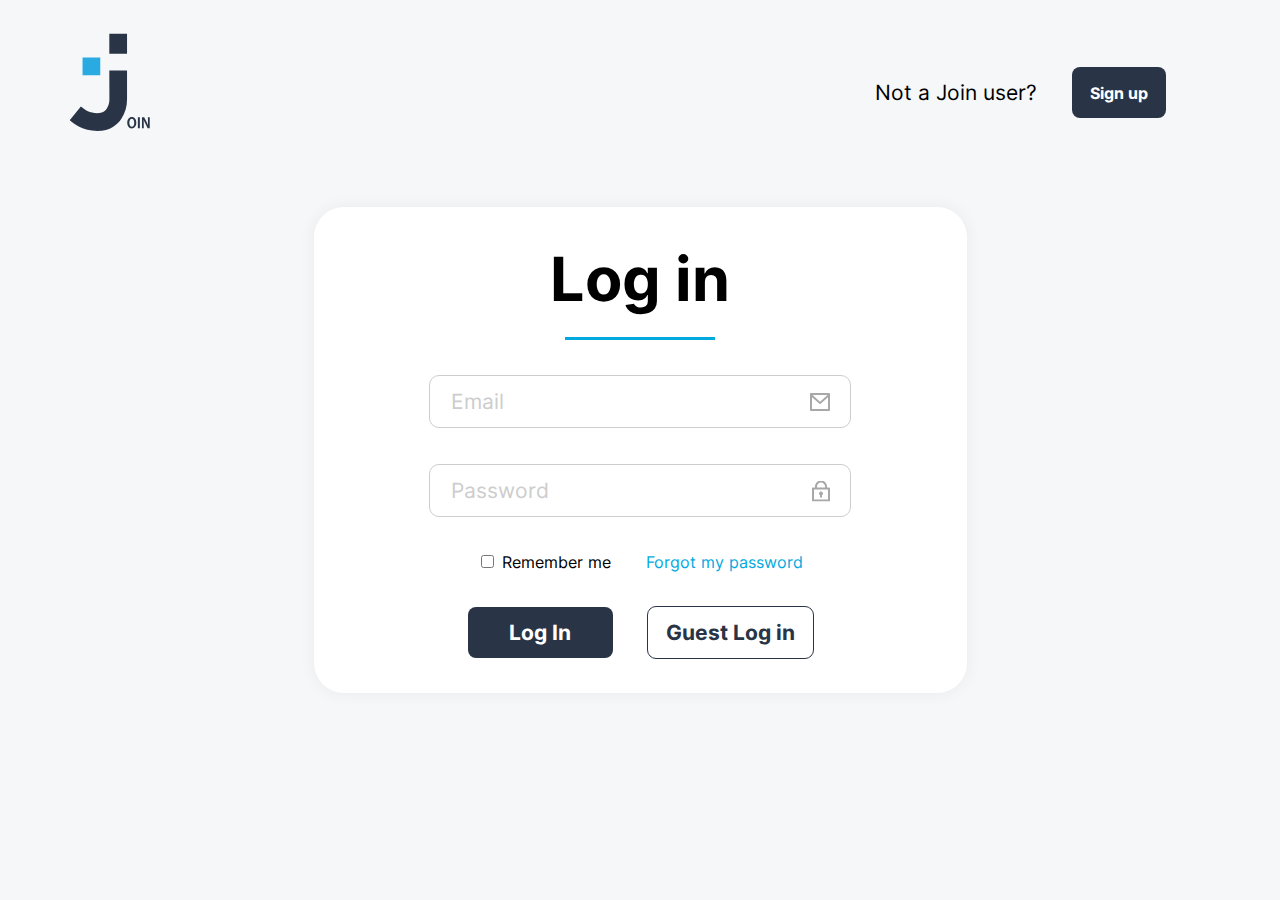
==== commit 8194fbf4: "add task css bug fixed" ====
--- a/index.html
+++ b/index.html
@@ -12,7 +12,7 @@
   <link rel="stylesheet" href="css/fonts.css" />
   <link rel="shortcut icon" href="assets/img/logos/logo_Regular.png" type="image/x-icon" />
   <link rel="stylesheet" href="css/fonts.css" />
-  <link rel="stylesheet" href="css/responsive.css">
+  <link rel="stylesheet" href="css/login_Responsive.css">
 
   <script src="js/storage.js"></script>
   <script src="js/data.js"></script>
@@ -42,7 +42,7 @@
   <main class="login-modal">
     <h1>Log in</h1>
 
-    <form id="login-form" onsubmit="login(); return false;">
+    <form class="user-form" id="login-form" onsubmit="login(); return false;">
       <div class="input-wrapper">
         <input required autocomplete="email" id="loginEmail" type="email" placeholder="Email" />
         <img src="assets/img/icons/login-email.svg" alt="" />
--- a/css/style.css
+++ b/css/style.css
@@ -44,7 +44,7 @@
   background-color: var(--main-color);
   box-shadow: var(--nuevo);
   overflow: hidden;
-  position: absolute;
+  position: fixed;
   left: 0;
   top: 0;
 }
@@ -95,7 +95,7 @@
   display: flex;
   justify-content: space-between;
   align-items: center;
-  position: absolute;
+  position: fixed;
   top: 0;
   left: 232px;
   right: 0;
@@ -104,6 +104,7 @@
   color: black;
   background-color: white;
   box-shadow: var(--barra-superior);
+  z-index: 99;
 }
 
 .right-frame {
@@ -221,7 +222,7 @@
   align-items: center;
   flex-shrink: 0;
   border-radius: 8px;
-  border: 1px solid var(--main-color);
+  outline: 1px solid var(--main-color);
   color: var(--main-color);
   font-size: 16px;
   background: none;
@@ -230,7 +231,7 @@
 
 .button-secondary-wo-icon:hover {
   color: var(--secondary-color);
-  border: 2px solid var(--secondary-color);
+  outline: 2px solid var(--secondary-color);
   box-shadow: var(--button-box-shadow);
 }
 
@@ -316,4 +317,85 @@
 
 .confirm-animation {
   bottom: 15%;
+}
+
+
+/* ======================================= */
+/* ===== Responsive Mobile Templates ===== */
+
+@media (max-width: 850px) {
+
+  /* Sidebar*/
+  .sidebar {
+    z-index: 99;
+    top: auto;
+    bottom: 0;
+    left: 0;
+    right: 0;
+    height: 10vh;
+    min-height: 65px;
+    width: auto;
+    justify-content: space-around;
+  }
+
+  .logo {
+    display: none;
+  }
+
+  #sidebar-legal {
+    display: none;
+  }
+
+  .nav-menu {
+    flex-direction: row;
+    width: 100%;
+  }
+
+  .nav-menu a {
+    flex-direction: column;
+    justify-content: center;
+    align-items: center;
+    gap: 10px;
+    height: 10vh;
+    min-height: 65px;
+    padding: 0;
+    width: 25%;
+  }
+
+  /* Header */
+  .header {
+    left: 0;
+    z-index: 99;
+    height: 10vh;
+    min-height: 65px;
+    padding: 0;
+  }
+
+  .header::before {
+    content: '';
+    background-image: url('../assets/img/logos/logo_Regular.png');
+    background-size: contain;
+    background-repeat: no-repeat;
+    background-position: center;
+    height: 55px;
+    width: 55px;
+    margin-left: 10px;
+  }
+
+  .header>span {
+    display: none;
+  }
+
+  .right-frame a {
+    display: none;
+  }
+
+  .right-frame {
+    position: absolute;
+    right: 25px;
+  }
+
+  .img-ellipse {
+    margin: 0;
+  }
 }--- a/css/login.css
+++ b/css/login.css
@@ -135,7 +135,7 @@
 
 
 /* ===== Form ===== */
-form {
+.user-form {
     display: flex;
     align-items: center;
     flex-direction: column;
@@ -158,7 +158,7 @@
     cursor: pointer;
 }
 
-form input {
+.user-form input {
     width: 422px;
     padding: 13px 41px 13px 21px;
     border-radius: 10px;
@@ -166,12 +166,12 @@
     border: 1px solid var(--sidebar-text-color);
 }
 
-form input::placeholder {
+.user-form input::placeholder {
     font-size: 21px;
     color: var(--sidebar-text-color);
 }
 
-form input:focus {
+.user-form input:focus {
     outline: none;
 }
 
--- a/css/login_Responsive.css
+++ b/css/login_Responsive.css
@@ -0,0 +1,93 @@
+/* ========================= */
+/* ===== Login Pages ===== */
+
+/* Max-Width 450px */
+@media (max-width: 850px) {
+
+    /* Login Modal */
+    .user-form {
+        width: 100%;
+    }
+
+    .login-modal {
+        width: 90%;
+        min-width: 0;
+        padding: 35px;
+    }
+
+    .user-form input {
+        width: 100%;
+        padding: 8px 41px 8px 21px;
+    }
+
+    .back-arrow {
+        top: 20px;
+        left: 20px;
+    }
+
+    .input-wrapper img {
+        top: 22.5px;
+    }
+
+    .input-wrapper {
+      
+    }
+
+    .login-modal h1 {
+        font-size: 40px;
+        text-align: center;
+    }
+
+    .reset-password-container {
+        flex-direction: column-reverse;
+        align-self: center;
+        
+    }
+
+    .checkmark {
+        margin: 0 20px 0 0;
+    }
+
+    .btn-container {
+        align-items: center;
+        flex-direction: column;
+        gap: 20px;
+    }
+
+    .btn-container>* {
+        width: 150%;
+        font-size: 16px;
+        height: 45px;
+    }
+
+    /* Signup */
+    .signup-container {
+        top: auto;
+        right: auto;
+        bottom: 35px;
+        left: 50%;
+        transform: translateX(-50%);
+        white-space: nowrap;
+    }
+
+    /* Logo */
+    #openImgContainer {
+        background-color: var(--main-color);
+    }
+
+    #openImg path:not(:first-child) {
+        fill: white;
+        margin: 0;
+    }
+
+    .logo-animation path:not(:first-child) {
+        fill: var(--main-color) !important;
+        transition-duration: 825ms;
+    }
+
+    .logo-animation {
+        top: 35px !important;
+        left: 40px !important;
+        scale: 0.6;
+    }
+}